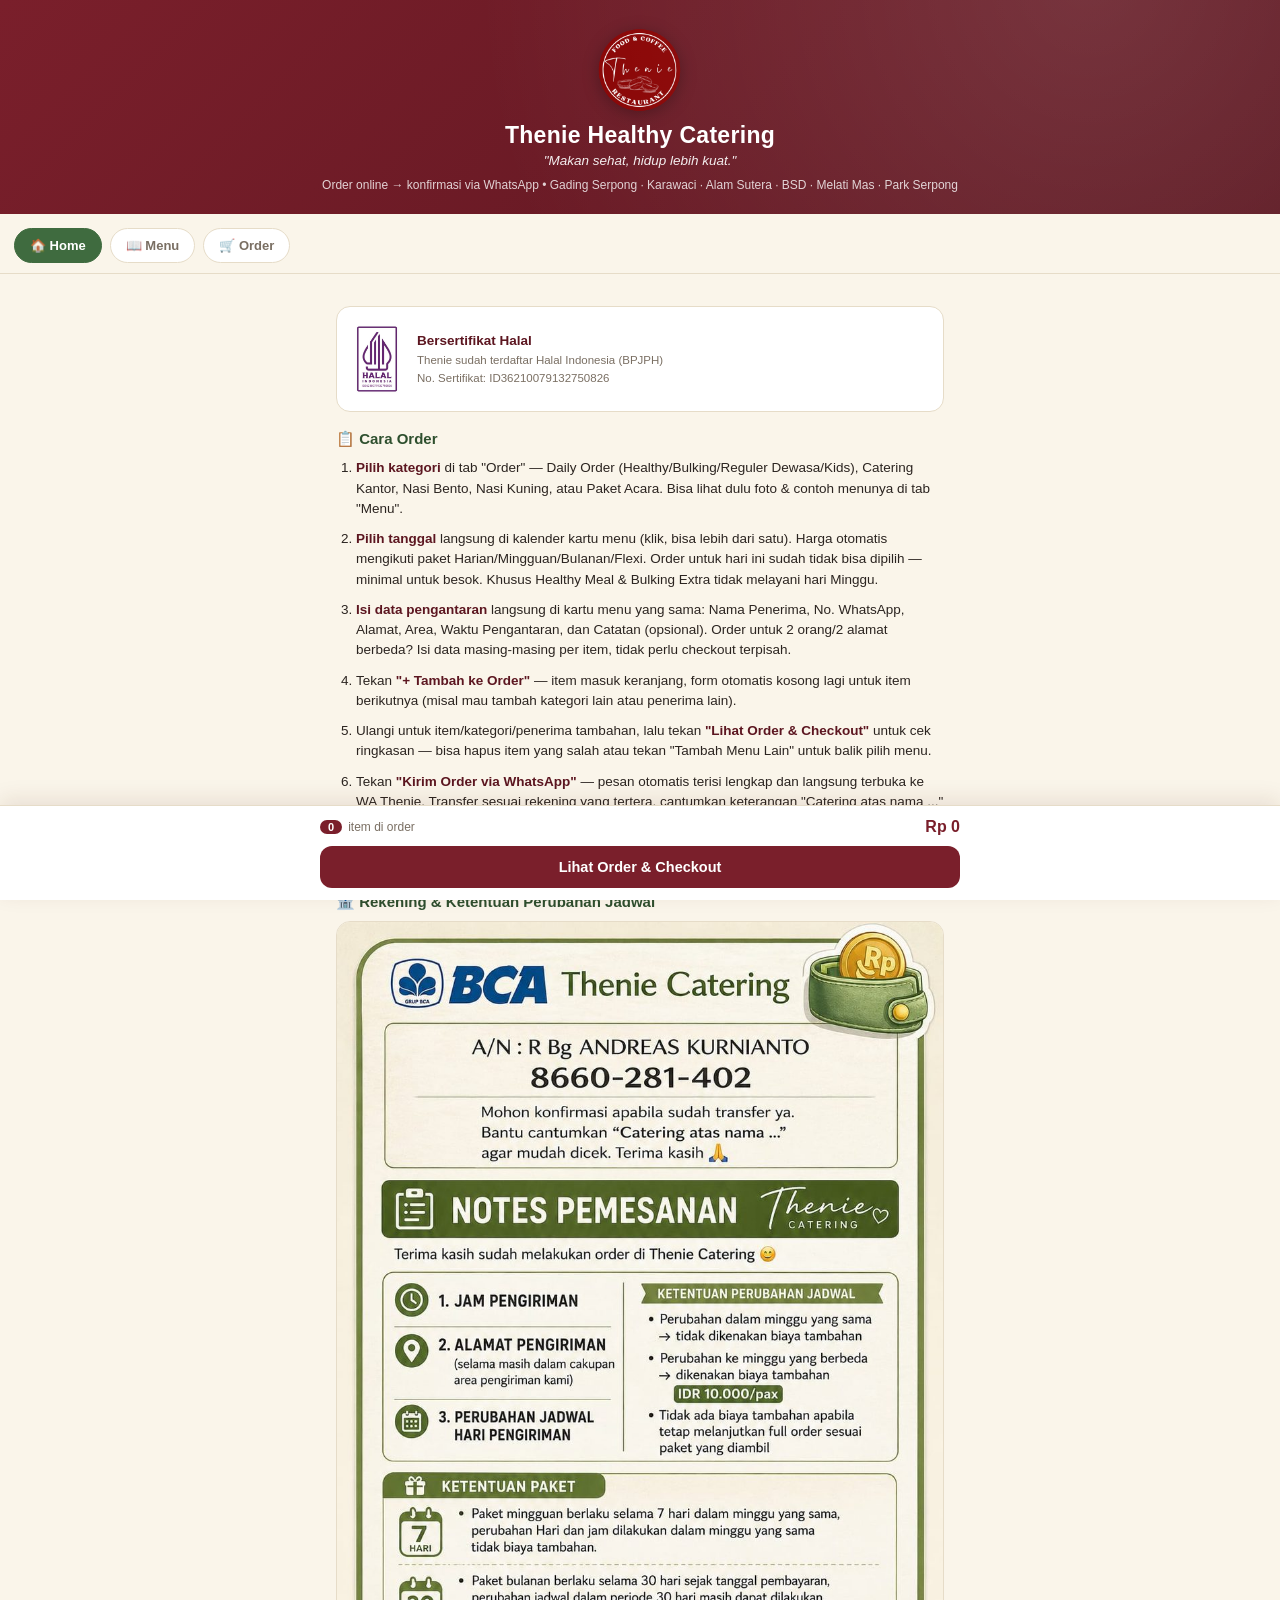
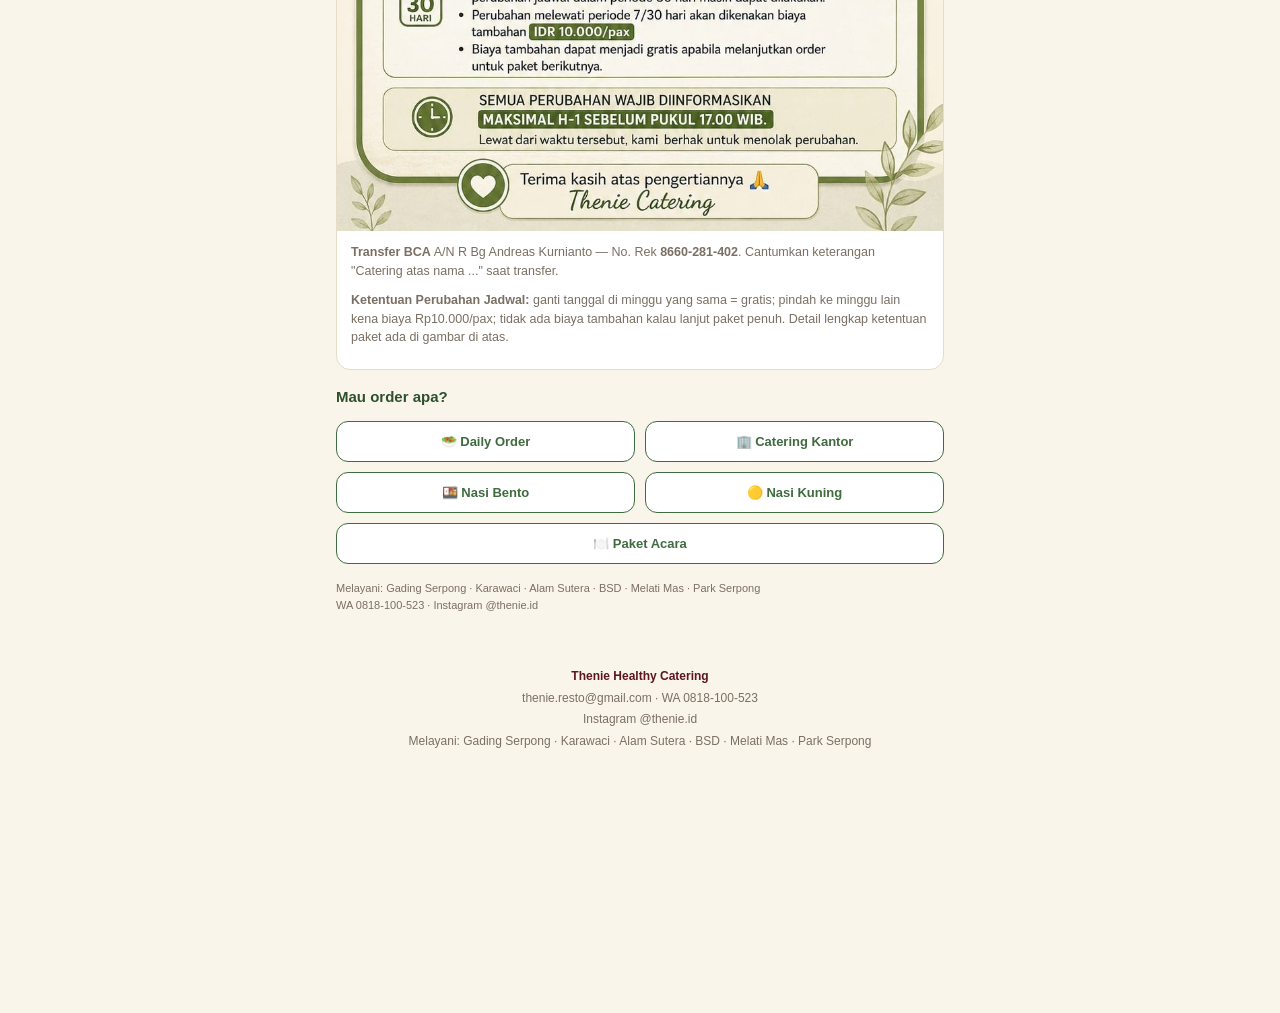
==== site/index.html @ f5ede7e3 "feat: byte-exact mirror of the Thenie ordering site, docs and deploy runbook Capture https://thenie-" ====
<!DOCTYPE html>
<html lang="id">
<head>
<meta charset="UTF-8">
<meta name="viewport" content="width=device-width, initial-scale=1.0">
<title>Thenie Healthy Catering — Order Online</title>
<style>
  :root{
    --maroon:#7a1f2b;
    --maroon-dark:#5c1620;
    --green:#3f6b3f;
    --green-dark:#2e4f2e;
    --cream:#faf5ea;
    --cream-2:#f2e9d8;
    --ink:#2b2420;
    --muted:#7a6f63;
    --line:#e6dcc8;
    --white:#ffffff;
    --radius:16px;
    --shadow:0 6px 20px rgba(90,40,20,0.08);
  }
  *{box-sizing:border-box;}
  body{
    margin:0;
    font-family:'Segoe UI', Roboto, Helvetica, Arial, sans-serif;
    background:var(--cream);
    color:var(--ink);
    padding-bottom:120px;
  }
  header{
    background:linear-gradient(135deg, var(--maroon) 0%, var(--maroon-dark) 100%);
    color:var(--white);
    padding:28px 20px 22px;
    text-align:center;
    position:relative;
    overflow:hidden;
  }
  header::after{
    content:"";
    position:absolute;
    inset:0;
    background:radial-gradient(circle at 85% -10%, rgba(255,255,255,0.12), transparent 55%);
  }
  .logo-badge{
    width:84px;height:84px;border-radius:50%;
    display:flex;align-items:center;justify-content:center;
    margin:0 auto 10px;
    position:relative;
    filter:drop-shadow(0 3px 8px rgba(0,0,0,0.3));
  }
  .logo-badge img{
    width:100%;height:100%;
    border-radius:50%;
    display:block;
    object-fit:cover;
  }
  .logo-badge span{
    font-family:'Brush Script MT', cursive;
    font-size:26px;
    letter-spacing:1px;
  }
  header h1{
    margin:4px 0 4px;
    font-size:23px;
    font-weight:700;
    letter-spacing:0.3px;
  }
  header p.tag{
    margin:0;
    font-size:13.5px;
    opacity:0.92;
    font-style:italic;
  }
  header p.sub{
    margin:10px 0 0;
    font-size:12px;
    opacity:0.8;
  }

  .tabs{
    display:flex;
    gap:8px;
    padding:14px 14px 0;
    overflow-x:auto;
    -webkit-overflow-scrolling:touch;
    scrollbar-width:none;
    position:sticky;
    top:0;
    background:var(--cream);
    z-index:20;
    padding-bottom:10px;
    border-bottom:1px solid var(--line);
  }
  .tabs::-webkit-scrollbar{display:none;}
  .tab-btn{
    flex:0 0 auto;
    padding:9px 15px;
    border-radius:999px;
    border:1.5px solid var(--line);
    background:var(--white);
    color:var(--muted);
    font-size:13px;
    font-weight:600;
    white-space:nowrap;
    cursor:pointer;
    transition:all .15s ease;
  }
  .tab-btn.active{
    background:var(--green);
    border-color:var(--green);
    color:var(--white);
  }

  main{padding:16px;max-width:640px;margin:0 auto;}
  .panel{display:none;}
  .panel.active{display:block;animation:fade .2s ease;}
  @keyframes fade{from{opacity:0;transform:translateY(4px);}to{opacity:1;transform:translateY(0);}}

  .section-title{
    font-size:15px;
    font-weight:700;
    color:var(--green-dark);
    margin:18px 0 10px;
    display:flex;
    align-items:center;
    gap:6px;
  }
  .section-title:first-child{margin-top:4px;}
  .section-note{
    font-size:12px;
    color:var(--muted);
    margin:-6px 0 12px;
  }

  .info-box{
    background:var(--white);
    border:1px solid var(--line);
    border-left:4px solid var(--green);
    border-radius:12px;
    padding:14px 16px;
    margin:0 0 16px;
    box-shadow:var(--shadow);
  }
  .info-box-title{
    font-size:13px;
    font-weight:700;
    color:var(--green-dark);
    margin-bottom:8px;
  }
  .info-list{
    margin:0 0 10px;
    padding-left:18px;
    font-size:12px;
    color:var(--ink);
    line-height:1.7;
  }
  .info-list li{margin-bottom:2px;}
  .info-list b{color:var(--maroon-dark);}
  .tag-cheap{
    display:inline-block;
    background:rgba(122,31,43,0.1);
    color:var(--maroon-dark);
    font-size:10px;
    font-weight:700;
    padding:1px 7px;
    border-radius:999px;
    margin-left:4px;
    vertical-align:middle;
  }
  .info-box-footer{
    font-size:11px;
    color:var(--muted);
    border-top:1px dashed var(--line);
    padding-top:8px;
    line-height:1.6;
  }

  .card{
    background:var(--white);
    border:1px solid var(--line);
    border-radius:var(--radius);
    padding:16px;
    margin-bottom:14px;
    box-shadow:var(--shadow);
  }
  .card h3{
    margin:0 0 2px;
    font-size:15.5px;
    color:var(--ink);
  }
  .card .desc{
    font-size:12px;
    color:var(--muted);
    margin-bottom:12px;
  }

  .plan-grid{
    display:grid;
    grid-template-columns:repeat(3,1fr);
    gap:8px;
    margin-bottom:12px;
  }
  .plan-opt{
    border:1.5px solid var(--line);
    border-radius:10px;
    padding:8px 6px;
    text-align:center;
    cursor:pointer;
    font-size:12px;
    color:var(--ink);
    background:var(--cream-2);
    transition:all .15s ease;
  }
  .plan-opt.selected{
    border-color:var(--green);
    background:rgba(63,107,63,0.1);
    color:var(--green-dark);
    font-weight:700;
  }
  .plan-opt .plan-name{display:block;font-weight:700;font-size:12.5px;}
  .plan-opt .plan-price{display:block;margin-top:2px;font-size:11.5px;}

  .row{
    display:flex;
    align-items:center;
    justify-content:space-between;
    gap:10px;
    margin-bottom:10px;
  }
  .qty-control{
    display:flex;
    align-items:center;
    border:1.5px solid var(--line);
    border-radius:10px;
    overflow:hidden;
  }
  .qty-control button{
    width:34px;height:34px;
    border:none;
    background:var(--cream-2);
    color:var(--green-dark);
    font-size:17px;
    font-weight:700;
    cursor:pointer;
  }
  .qty-control input{
    width:48px;
    text-align:center;
    border:none;
    font-size:14px;
    font-weight:700;
    -moz-appearance:textfield;
  }
  .qty-control input::-webkit-outer-spin-button,
  .qty-control input::-webkit-inner-spin-button{-webkit-appearance:none;margin:0;}

  select, input[type="number"], input[type="text"], input[type="tel"], input[type="date"], textarea{
    width:100%;
    padding:10px 12px;
    border:1.5px solid var(--line);
    border-radius:10px;
    font-size:14px;
    font-family:inherit;
    color:var(--ink);
    background:var(--white);
  }
  label.field-label{
    display:block;
    font-size:12px;
    font-weight:700;
    color:var(--muted);
    margin-bottom:5px;
    margin-top:10px;
  }

  .menu-week{
    background:var(--cream-2);
    border:1px solid var(--line);
    border-radius:10px;
    padding:8px 11px;
    margin-bottom:12px;
    font-size:12px;
  }
  .menu-week summary{
    font-weight:700;
    color:var(--green-dark);
    cursor:pointer;
    padding:2px 0;
    list-style:revert;
  }
  .menu-week[open] summary{margin-bottom:8px;}
  .menu-day{
    padding:6px 0;
    border-top:1px dashed var(--line);
    line-height:1.5;
    color:var(--ink);
  }
  .menu-day:first-of-type{border-top:1px solid var(--line);margin-top:2px;}
  .menu-day b{color:var(--maroon-dark);}
  .kcal{
    display:inline-block;
    margin-left:4px;
    font-size:10.5px;
    color:var(--green-dark);
    font-weight:700;
    white-space:nowrap;
  }

  .menu-pref{
    background:var(--cream-2);
    border:1px solid var(--line);
    border-radius:10px;
    padding:10px 11px 11px;
    margin:10px 0;
  }
  .pref-radio-row, .pref-check-row, .delivery-time-row{
    display:flex;
    flex-wrap:wrap;
    gap:6px;
    margin-bottom:6px;
  }
  .addon-check-row{
    display:flex;
    flex-direction:column;
    gap:8px;
    margin-bottom:6px;
  }
  .pref-chip{
    display:inline-flex;
    align-items:center;
    gap:5px;
    background:var(--white);
    border:1px solid var(--line);
    border-radius:999px;
    padding:5px 10px 5px 8px;
    font-size:11.5px;
    color:var(--ink);
    cursor:pointer;
  }
  .pref-chip input{margin:0;accent-color:var(--green);}
  .pref-chip:has(input:checked){
    border-color:var(--green);
    background:rgba(63,107,63,0.1);
    color:var(--green-dark);
    font-weight:700;
  }
  .pref-other{
    font-size:12px;
    padding:8px 10px;
    margin-top:2px;
  }

  .addon-chip:has(input:checked){
    border-color:var(--maroon);
    background:rgba(122,31,43,0.08);
    color:var(--maroon-dark);
  }
  .addon-chip.addon-disabled{
    opacity:0.45;
    cursor:not-allowed;
  }
  .pref-chip.pref-disabled{
    opacity:0.45;
    cursor:not-allowed;
  }
  .addon-note{
    font-size:10.5px;
    color:var(--muted);
    margin-top:4px;
  }
  .addon-breakdown{
    font-size:11px;
    color:var(--maroon-dark);
    font-weight:700;
    margin:-2px 0 6px;
  }

  .nasi-toggle{
    display:flex;
    gap:8px;
    margin-bottom:10px;
  }
  .nasi-opt{
    flex:1;
    padding:8px 6px;
    border:1.5px solid var(--line);
    border-radius:10px;
    background:var(--cream-2);
    color:var(--ink);
    font-size:12.5px;
    font-weight:700;
    cursor:pointer;
    font-family:inherit;
  }
  .nasi-opt.selected{
    border-color:var(--green);
    background:rgba(63,107,63,0.1);
    color:var(--green-dark);
  }

  .mini-calendar{
    border:1px solid var(--line);
    border-radius:12px;
    padding:8px;
    background:var(--cream-2);
  }
  .mc-header{
    display:flex;
    align-items:center;
    justify-content:space-between;
    margin-bottom:6px;
  }
  .mc-header .mc-label{
    font-size:12.5px;
    font-weight:700;
    color:var(--ink);
  }
  .mc-prev, .mc-next{
    width:28px;
    height:28px;
    border:1px solid var(--line);
    border-radius:8px;
    background:#fff;
    color:var(--green-dark);
    font-size:14px;
    font-weight:700;
    cursor:pointer;
  }
  .mc-weekdays{
    display:grid;
    grid-template-columns:repeat(7,1fr);
    text-align:center;
    font-size:10px;
    color:var(--muted);
    margin-bottom:2px;
  }
  .mc-grid{
    display:grid;
    grid-template-columns:repeat(7,1fr);
    gap:3px;
  }
  .mc-day{
    aspect-ratio:1;
    border:1px solid transparent;
    border-radius:8px;
    background:#fff;
    color:var(--ink);
    font-size:12px;
    cursor:pointer;
    display:flex;
    align-items:center;
    justify-content:center;
  }
  .mc-day.mc-empty{visibility:hidden;cursor:default;}
  .mc-day.mc-past{color:var(--muted);opacity:0.4;cursor:not-allowed;}
  .mc-day.mc-today{border-color:var(--green);font-weight:700;}
  .mc-day.mc-selected{
    background:var(--maroon);
    border-color:var(--maroon);
    color:#fff;
    font-weight:700;
  }
  .mc-day.mc-sunday:not(.mc-selected){color:#b5793a;}

  .addon-item{
    display:flex;
    flex-direction:column;
    gap:4px;
  }
  .addon-days{
    display:flex;
    flex-wrap:wrap;
    gap:4px;
    margin-left:4px;
  }
  .addon-day-chip{
    font-size:10px;
    padding:3px 7px;
    border:1px solid var(--line);
    border-radius:8px;
    background:#fff;
    color:var(--muted);
    cursor:pointer;
  }
  .addon-day-chip.selected{
    border-color:var(--maroon);
    background:rgba(122,31,43,0.08);
    color:var(--maroon-dark);
    font-weight:700;
  }

  .date-picker-row{
    display:flex;
    gap:8px;
  }
  .date-picker-row input[type="date"]{flex:1;min-width:0;padding:9px 8px;font-size:13px;}
  .date-picker-row .date-add-btn{
    flex:0 0 auto;
    padding:0 14px;
    border:none;
    border-radius:10px;
    background:var(--green);
    color:#fff;
    font-size:12.5px;
    font-weight:700;
    cursor:pointer;
    white-space:nowrap;
  }

  .range-fill-row{
    display:flex;
    align-items:center;
    gap:6px;
    margin-top:8px;
  }
  .range-fill-row input[type="date"]{flex:1;min-width:0;padding:8px 6px;font-size:12.5px;}
  .range-fill-row .range-sep{color:var(--muted);font-size:12px;}
  .range-fill-row .range-fill-btn{
    flex:0 0 auto;
    padding:0 12px;
    height:34px;
    border:1.5px solid var(--green);
    border-radius:10px;
    background:#fff;
    color:var(--green-dark);
    font-size:12px;
    font-weight:700;
    cursor:pointer;
    white-space:nowrap;
  }

  .quick-fill-row{
    display:flex;
    flex-wrap:wrap;
    gap:6px 14px;
    margin-top:8px;
  }
  .quick-fill, .quick-fill-week, .quick-fill-skip, .clear-dates{
    font-size:11.5px;
    color:var(--green-dark);
    text-decoration:underline;
    cursor:pointer;
  }
  .clear-dates{color:var(--muted);}
  .custom-hint{
    font-size:11px;
    color:var(--muted);
    margin-top:6px;
  }

  .date-chips{
    display:flex;
    flex-wrap:wrap;
    gap:6px;
    margin-top:10px;
  }
  .date-chip{
    display:flex;
    align-items:center;
    gap:5px;
    background:var(--cream-2);
    border:1px solid var(--line);
    border-radius:999px;
    padding:4px 6px 4px 11px;
    font-size:11.5px;
    color:var(--ink);
  }
  .date-chip button{
    border:none;
    background:none;
    color:var(--muted);
    font-size:13px;
    line-height:1;
    cursor:pointer;
    padding:2px 4px;
  }
  .date-chip.gap-break{border-color:var(--maroon);}

  .range-note{
    font-size:11px;
    color:var(--muted);
    margin-top:8px;
    min-height:14px;
    line-height:1.5;
  }

  .sunday-note{
    font-size:11px;
    color:#8a5a26;
    background:rgba(181,121,58,0.1);
    border:1px solid #b5793a;
    border-radius:8px;
    padding:6px 8px;
    margin-top:6px;
    line-height:1.5;
  }

  .package-badge{
    background:rgba(63,107,63,0.08);
    border:1px dashed var(--green);
    border-radius:10px;
    padding:9px 11px;
    font-size:12px;
    color:var(--green-dark);
    margin:10px 0 4px;
  }
  .package-badge b{font-size:12.5px;}
  .package-badge.tier-daily{border-color:var(--line);background:var(--cream-2);color:var(--ink);}
  .package-badge.tier-weekly{border-color:var(--green);background:rgba(63,107,63,0.1);}
  .package-badge.tier-monthly{border-color:var(--maroon);background:rgba(122,31,43,0.08);color:var(--maroon-dark);}
  .package-badge.tier-flexi{border-color:#b5793a;background:rgba(181,121,58,0.1);color:#8a5a26;}
  .package-badge.tier-flexi-weekly{border-color:var(--green);background:repeating-linear-gradient(135deg, rgba(63,107,63,0.09), rgba(63,107,63,0.09) 6px, rgba(63,107,63,0.15) 6px, rgba(63,107,63,0.15) 12px);}
  .package-badge.tier-flexi-monthly{border-color:var(--maroon);color:var(--maroon-dark);background:repeating-linear-gradient(135deg, rgba(122,31,43,0.07), rgba(122,31,43,0.07) 6px, rgba(122,31,43,0.13) 6px, rgba(122,31,43,0.13) 12px);}

  .price-line{
    display:flex;
    justify-content:space-between;
    align-items:baseline;
    margin:10px 0 12px;
    padding-top:10px;
    border-top:1px dashed var(--line);
  }
  .price-line .amount{
    font-size:17px;
    font-weight:800;
    color:var(--maroon);
  }
  .price-line .label{font-size:12px;color:var(--muted);}

  .add-btn{
    width:100%;
    padding:11px;
    border:none;
    border-radius:10px;
    background:var(--green);
    color:var(--white);
    font-size:13.5px;
    font-weight:700;
    cursor:pointer;
    transition:background .15s ease;
  }
  .add-btn:active{background:var(--green-dark);}

  .tier-table{
    width:100%;
    border-collapse:collapse;
    font-size:12px;
    margin-bottom:12px;
  }
  .tier-table th,.tier-table td{
    padding:6px 4px;
    text-align:center;
    border-bottom:1px solid var(--line);
  }
  .tier-table th{color:var(--muted);font-weight:700;}
  .tier-table td.active-tier{color:var(--green-dark);font-weight:800;background:rgba(63,107,63,0.08);}

  .includes-note{
    font-size:11.5px;
    color:var(--green-dark);
    background:rgba(63,107,63,0.08);
    border-radius:8px;
    padding:8px 10px;
    margin-bottom:12px;
    line-height:1.6;
  }
  .includes-note b{display:block;margin-bottom:2px;color:var(--ink);}

  /* cart bar */
  .cart-bar{
    position:fixed;
    bottom:0;left:0;right:0;
    background:var(--white);
    border-top:1.5px solid var(--line);
    box-shadow:0 -6px 20px rgba(90,40,20,0.1);
    padding:12px 16px calc(12px + env(safe-area-inset-bottom));
    z-index:50;
  }
  .cart-summary{
    display:flex;
    justify-content:space-between;
    align-items:center;
    max-width:640px;
    margin:0 auto 10px;
  }
  .cart-summary .left{font-size:12px;color:var(--muted);}
  .cart-summary .count{
    background:var(--maroon);
    color:#fff;
    border-radius:999px;
    padding:1px 8px;
    font-size:11px;
    font-weight:700;
    margin-right:6px;
  }
  .cart-summary .total{font-size:16px;font-weight:800;color:var(--maroon);}
  .cart-btn{
    width:100%;
    max-width:640px;
    margin:0 auto;
    display:block;
    padding:13px;
    border:none;
    border-radius:12px;
    background:var(--maroon);
    color:#fff;
    font-size:14.5px;
    font-weight:700;
    cursor:pointer;
  }
  .cart-btn:disabled{background:#c9b9ae;cursor:not-allowed;}

  /* modal */
  .modal-overlay{
    position:fixed;inset:0;
    background:rgba(43,36,32,0.55);
    display:none;
    align-items:flex-end;
    justify-content:center;
    z-index:100;
  }
  .modal-overlay.open{display:flex;}
  .modal{
    background:var(--cream);
    width:100%;
    max-width:640px;
    max-height:88vh;
    overflow-y:auto;
    border-radius:20px 20px 0 0;
    padding:20px;
    animation:slideup .2s ease;
  }
  @keyframes slideup{from{transform:translateY(30px);opacity:0;}to{transform:translateY(0);opacity:1;}}
  .modal h2{margin:0 0 14px;font-size:18px;color:var(--maroon-dark);}
  .cart-item{
    display:flex;
    justify-content:space-between;
    align-items:flex-start;
    gap:10px;
    padding:10px 0;
    border-bottom:1px solid var(--line);
  }
  .cart-item .ci-name{font-size:13.5px;font-weight:700;}
  .cart-item .ci-meta{font-size:11.5px;color:var(--muted);margin-top:2px;}
  .cart-item .ci-price{font-size:13px;font-weight:700;color:var(--maroon);white-space:nowrap;}
  .remove-btn{
    background:#fff;border:1.5px solid #d9534f;color:#d9534f;
    font-size:11px;font-weight:700;border-radius:8px;cursor:pointer;
    padding:4px 10px;margin-top:6px;
  }
  .remove-btn:active{background:#fdeceb;}
  .add-more-btn{
    width:100%;
    padding:10px;
    border:1.5px solid var(--green);
    border-radius:12px;
    background:#fff;
    color:var(--green);
    font-size:12.5px;
    font-weight:700;
    cursor:pointer;
    margin-top:10px;
  }
  .add-more-btn:active{background:var(--cream-2);}
  .empty-cart{
    text-align:center;color:var(--muted);font-size:13px;padding:30px 0;
  }
  .grand-total{
    display:flex;justify-content:space-between;align-items:center;
    margin:14px 0;padding:12px 0;border-top:2px solid var(--green);
  }
  .grand-total .lbl{font-weight:700;font-size:14px;}
  .grand-total .val{font-weight:800;font-size:19px;color:var(--maroon);}
  .close-modal{
    text-align:center;font-size:12.5px;color:var(--muted);
    padding-top:10px;cursor:pointer;text-decoration:underline;
  }
  .wa-submit{
    width:100%;
    padding:14px;
    border:none;
    border-radius:12px;
    background:#25D366;
    color:#fff;
    font-size:15px;
    font-weight:800;
    cursor:pointer;
    display:flex;align-items:center;justify-content:center;gap:8px;
    margin-top:6px;
  }
  .wa-submit:disabled{background:#bcd9c6;cursor:not-allowed;}
  .reset-order{
    width:100%;
    padding:10px;
    border:1.5px solid var(--line);
    border-radius:12px;
    background:#fff;
    color:var(--muted);
    font-size:12.5px;
    font-weight:700;
    cursor:pointer;
    margin-top:8px;
  }
  .reset-order:active{background:var(--cream-2);}
  .form-note{font-size:11px;color:var(--muted);margin-top:10px;line-height:1.5;}
  .form-hint{font-size:11.5px;color:var(--maroon-dark);margin-top:6px;font-weight:600;}
  .form-hint:empty{margin:0;}
  .req{color:var(--maroon);}

  footer{
    text-align:center;
    padding:26px 16px 140px;
    color:var(--muted);
    font-size:12px;
    line-height:1.8;
  }
  footer strong{color:var(--maroon-dark);}

  .subtabs{
    display:flex;
    gap:8px;
    padding:0 0 12px;
    overflow-x:auto;
    -webkit-overflow-scrolling:touch;
    scrollbar-width:none;
    flex-wrap:wrap;
  }
  .subtabs::-webkit-scrollbar{display:none;}
  .subtab-btn{
    flex:0 0 auto;
    padding:7px 13px;
    border-radius:999px;
    border:1.5px solid var(--line);
    background:var(--white);
    color:var(--muted);
    font-size:12.5px;
    font-weight:600;
    white-space:nowrap;
    cursor:pointer;
    transition:all .15s ease;
  }
  .subtab-btn.active{
    background:var(--maroon);
    border-color:var(--maroon);
    color:var(--white);
  }
  .daily-subtabs .subtab-btn.active{
    background:var(--green);
    border-color:var(--green);
  }
  .subpanel{display:none;}
  .subpanel.active{display:block;animation:fade .2s ease;}
  .daily-subpanel{display:none;}
  .daily-subpanel.active{display:block;animation:fade .2s ease;}
  .menu-subpanel{display:none;}
  .menu-subpanel.active{display:block;animation:fade .2s ease;}

  /* ---- Home page ---- */
  .home-hero{text-align:center;padding:4px 0 18px;}
  .home-hero img.home-logo{width:110px;height:110px;border-radius:50%;box-shadow:0 4px 14px rgba(0,0,0,.15);}
  .home-hero h2{margin:12px 0 4px;font-size:19px;color:var(--maroon-dark);}
  .home-hero p{margin:0;color:var(--muted);font-size:13px;}
  .halal-box{
    display:flex;align-items:center;gap:14px;
    background:var(--white);border:1.5px solid var(--line);border-radius:14px;
    padding:14px;margin:16px 0;
  }
  .halal-box img{width:52px;flex:0 0 auto;}
  .halal-box .halal-text b{display:block;color:var(--maroon-dark);font-size:13.5px;margin-bottom:2px;}
  .halal-box .halal-text span{font-size:11.5px;color:var(--muted);}
  .order-steps{margin:0;padding-left:20px;}
  .order-steps li{margin-bottom:10px;font-size:13.5px;line-height:1.5;}
  .order-steps li b{color:var(--maroon-dark);}
  .home-cta-grid{display:grid;grid-template-columns:1fr 1fr;gap:10px;margin:16px 0;}
  .home-cta-btn{
    display:block;text-align:center;padding:12px 8px;border-radius:12px;
    border:1.5px solid var(--green);background:#fff;color:var(--green);
    font-size:13px;font-weight:700;cursor:pointer;
  }
  .home-cta-btn:active{background:var(--cream-2);}

  /* ---- Menu page ---- */
  .menu-photo-card{
    background:var(--white);border:1.5px solid var(--line);border-radius:14px;
    overflow:hidden;margin-bottom:18px;
  }
  .menu-photo-card img{width:100%;display:block;}
  .menu-photo-card .mpc-body{padding:12px 14px;}
  .menu-photo-card .mpc-body h3{margin:0 0 4px;font-size:15px;color:var(--maroon-dark);}
  .menu-photo-card .mpc-body p{margin:0 0 10px;font-size:12.5px;color:var(--muted);line-height:1.5;}
</style>
</head>
<body>

<header>
  <div class="logo-badge"><img src="[data-uri]" alt="Logo Thenie Food &amp; Coffee Restaurant"></div>
  <h1>Thenie Healthy Catering</h1>
  <p class="tag">"Makan sehat, hidup lebih kuat."</p>
  <p class="sub">Order online → konfirmasi via WhatsApp • Gading Serpong · Karawaci · Alam Sutera · BSD · Melati Mas · Park Serpong</p>
</header>

<div class="tabs" id="tabs">
  <button class="tab-btn active" data-tab="home">🏠 Home</button>
  <button class="tab-btn" data-tab="menu">📖 Menu</button>
  <button class="tab-btn" data-tab="order">🛒 Order</button>
</div>

<main>
  <!-- ================= HOME ================= -->
  <div class="panel active" id="panel-home">
    <div class="halal-box">
      <img src="[data-uri]" alt="Logo Halal Indonesia">
      <div class="halal-text">
        <b>Bersertifikat Halal</b>
        <span>Thenie sudah terdaftar Halal Indonesia (BPJPH)<br>No. Sertifikat: ID36210079132750826</span>
      </div>
    </div>

    <div class="section-title">📋 Cara Order</div>
    <ol class="order-steps">
      <li><b>Pilih kategori</b> di tab "Order" — Daily Order (Healthy/Bulking/Reguler Dewasa/Kids), Catering Kantor, Nasi Bento, Nasi Kuning, atau Paket Acara. Bisa lihat dulu foto & contoh menunya di tab "Menu".</li>
      <li><b>Pilih tanggal</b> langsung di kalender kartu menu (klik, bisa lebih dari satu). Harga otomatis mengikuti paket Harian/Mingguan/Bulanan/Flexi. Order untuk hari ini sudah tidak bisa dipilih — minimal untuk besok. Khusus Healthy Meal &amp; Bulking Extra tidak melayani hari Minggu.</li>
      <li><b>Isi data pengantaran</b> langsung di kartu menu yang sama: Nama Penerima, No. WhatsApp, Alamat, Area, Waktu Pengantaran, dan Catatan (opsional). Order untuk 2 orang/2 alamat berbeda? Isi data masing-masing per item, tidak perlu checkout terpisah.</li>
      <li>Tekan <b>"+ Tambah ke Order"</b> — item masuk keranjang, form otomatis kosong lagi untuk item berikutnya (misal mau tambah kategori lain atau penerima lain).</li>
      <li>Ulangi untuk item/kategori/penerima tambahan, lalu tekan <b>"Lihat Order &amp; Checkout"</b> untuk cek ringkasan — bisa hapus item yang salah atau tekan "Tambah Menu Lain" untuk balik pilih menu.</li>
      <li>Tekan <b>"Kirim Order via WhatsApp"</b> — pesan otomatis terisi lengkap dan langsung terbuka ke WA Thenie. Transfer sesuai rekening yang tertera, cantumkan keterangan "Catering atas nama ..." lalu konfirmasi ke admin.</li>
    </ol>
    <p class="form-note" style="margin-top:10px;">🚚 Gratis ongkir khusus order minimal 5 hari dengan menu min. Rp26.000/hari — di bawah itu kena ongkir +Rp5.000/pengiriman (semua kategori). Detail lengkap aturan paket harga ada di tab Order → Daily Order.</p>

    <div class="section-title" style="margin-top:18px;">🏦 Rekening &amp; Ketentuan Perubahan Jadwal</div>
    <div class="menu-photo-card" style="margin-top:8px;">
      <img src="[data-uri]">
      <div class="mpc-body">
        <p><b>Transfer BCA</b> A/N R Bg Andreas Kurnianto — No. Rek <b>8660-281-402</b>. Cantumkan keterangan "Catering atas nama ..." saat transfer.</p>
        <p><b>Ketentuan Perubahan Jadwal:</b> ganti tanggal di minggu yang sama = gratis; pindah ke minggu lain kena biaya Rp10.000/pax; tidak ada biaya tambahan kalau lanjut paket penuh. Detail lengkap ketentuan paket ada di gambar di atas.</p>
      </div>
    </div>

    <div class="section-title" style="margin-top:18px;">Mau order apa?</div>
    <div class="home-cta-grid">
      <button type="button" class="home-cta-btn goto-order-btn" data-goto-subtab="daily">🥗 Daily Order</button>
      <button type="button" class="home-cta-btn goto-order-btn" data-goto-subtab="kantor">🏢 Catering Kantor</button>
      <button type="button" class="home-cta-btn goto-order-btn" data-goto-subtab="nasibox">🍱 Nasi Bento</button>
      <button type="button" class="home-cta-btn goto-order-btn" data-goto-subtab="nasikuning">🟡 Nasi Kuning</button>
      <button type="button" class="home-cta-btn goto-order-btn" data-goto-subtab="acara" style="grid-column:1 / -1;">🍽️ Paket Acara</button>
    </div>

    <p class="form-note">Melayani: Gading Serpong · Karawaci · Alam Sutera · BSD · Melati Mas · Park Serpong<br>WA 0818-100-523 · Instagram @thenie.id</p>
  </div>

  <!-- ================= MENU (foto) ================= -->
  <div class="panel" id="panel-menu">
    <div class="subtabs" id="menu-subtabs">
      <button class="subtab-btn active" data-menusubtab="daily">🥗 Daily Order</button>
      <button class="subtab-btn" data-menusubtab="bento">🍱 Nasi Bento Box</button>
      <button class="subtab-btn" data-menusubtab="kantor">🏢 Catering Kantor</button>
      <button class="subtab-btn" data-menusubtab="nasikuning">🟡 Nasi Kuning</button>
      <button class="subtab-btn" data-menusubtab="acara">🍽️ Paket Acara</button>
    </div>

    <div class="menu-subpanel active" data-menupanel="daily">
      <p class="section-note">Menu bergilir tiap minggu, tetap sehat &amp; bergizi. Untuk order, buka tab <b>Order</b>.</p>
      <p class="section-note" style="margin:10px 0 4px;"><b>🗓️ Minggu ke-35 · 24–28 Agustus 2026</b></p>
      <div class="menu-photo-card">
        <img src="[data-uri]">
        <div class="mpc-body">
          <p><b>Bulking Extra</b> pakai menu &amp; foto yang sama dengan Healthy Meal — bedanya cuma porsi protein di-double. Tinggal pilih paket "Bulking Extra" di tab Order kalau mau versi protein double.</p>
          <button type="button" class="home-cta-btn goto-order-btn" data-goto-subtab="daily" data-goto-dailytab="healthy" style="width:100%;">Lihat &amp; Order Healthy / Bulking</button>
        </div>
      </div>

      <p class="section-note" style="margin:14px 0 4px;"><b>Minggu ke-34 · 17–21 Agustus 2026</b></p>
      <div class="menu-photo-card">
        <img src="[data-uri]">
        <div class="mpc-body">
          <p><b>Bulking Extra</b> pakai menu &amp; foto yang sama dengan Healthy Meal — bedanya cuma porsi protein di-double. Tinggal pilih paket "Bulking Extra" di tab Order kalau mau versi protein double.</p>
          <button type="button" class="home-cta-btn goto-order-btn" data-goto-subtab="daily" data-goto-dailytab="healthy" style="width:100%;">Lihat &amp; Order Healthy / Bulking</button>
        </div>
      </div>

      <p class="section-note" style="margin:10px 0 4px;"><b>🗓️ Minggu ke-35 · 24–28 Agustus 2026</b></p>
      <div class="menu-photo-card">
        <img src="[data-uri]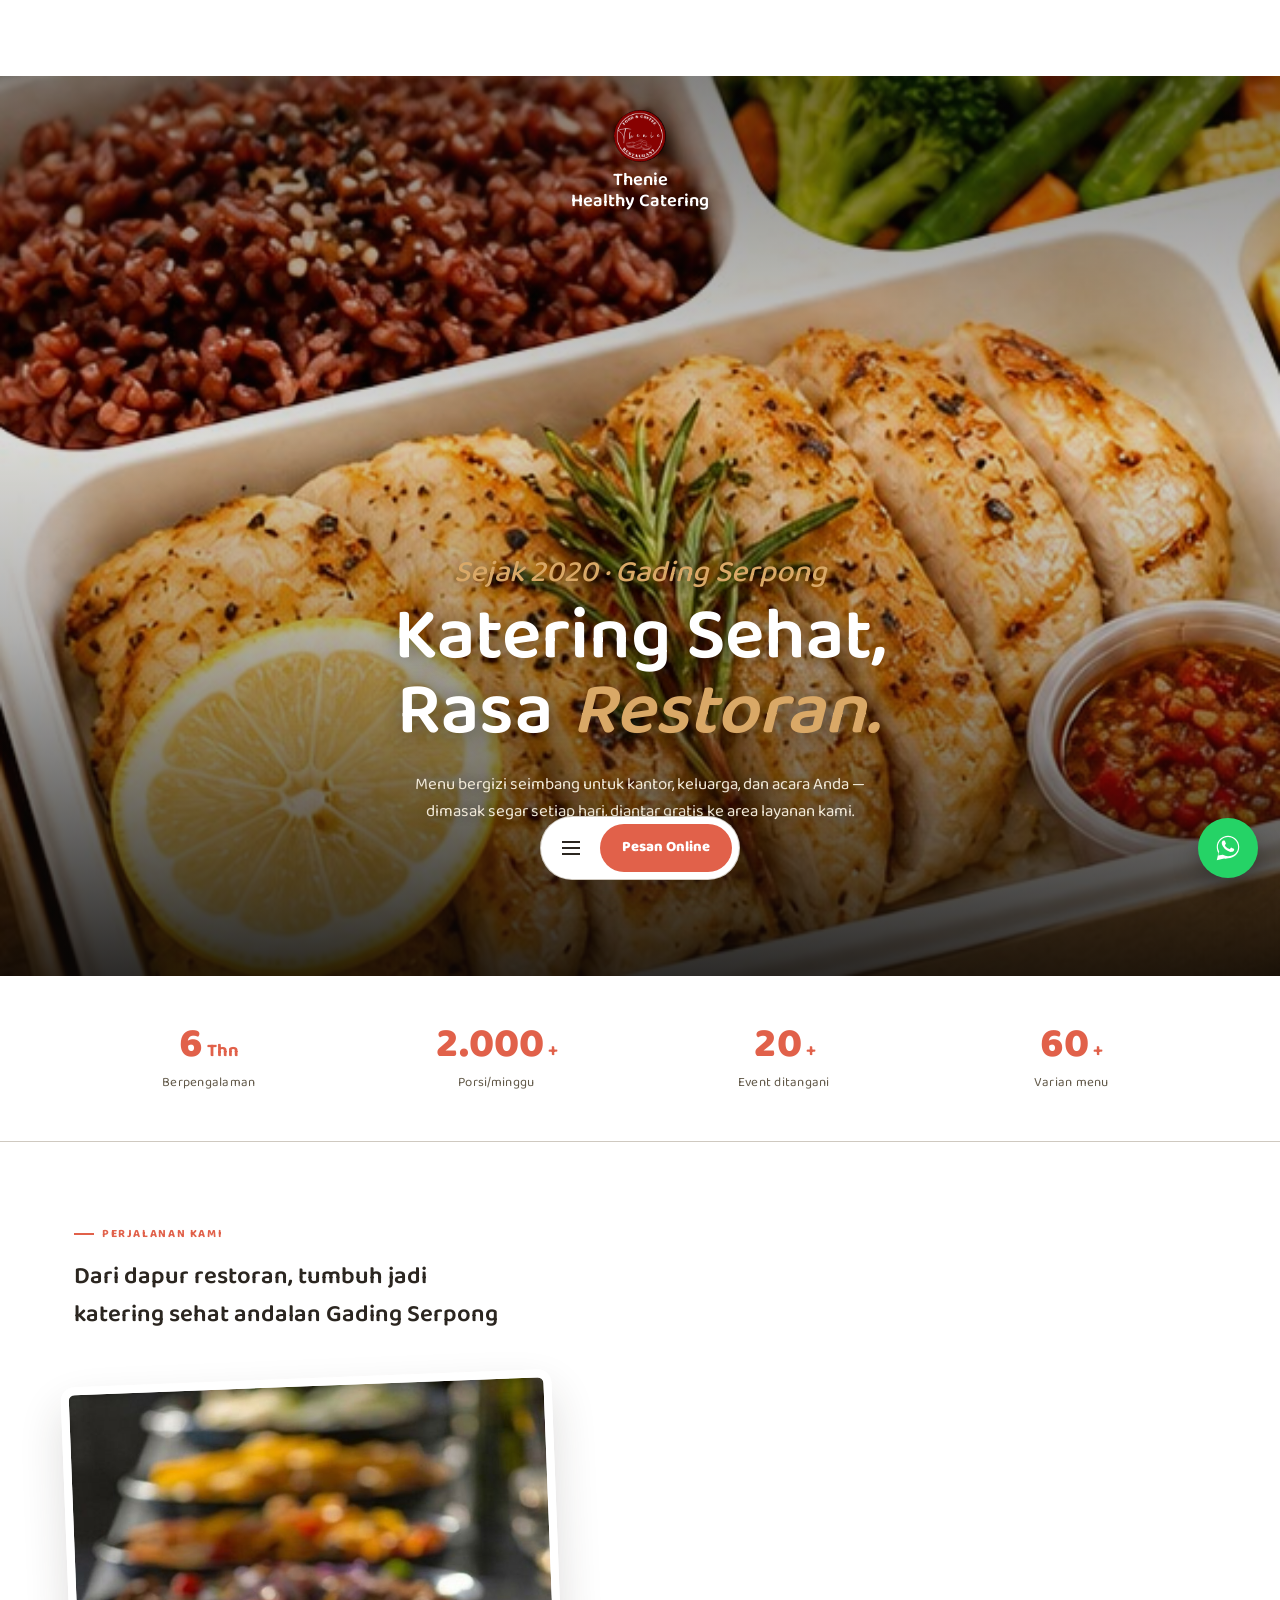
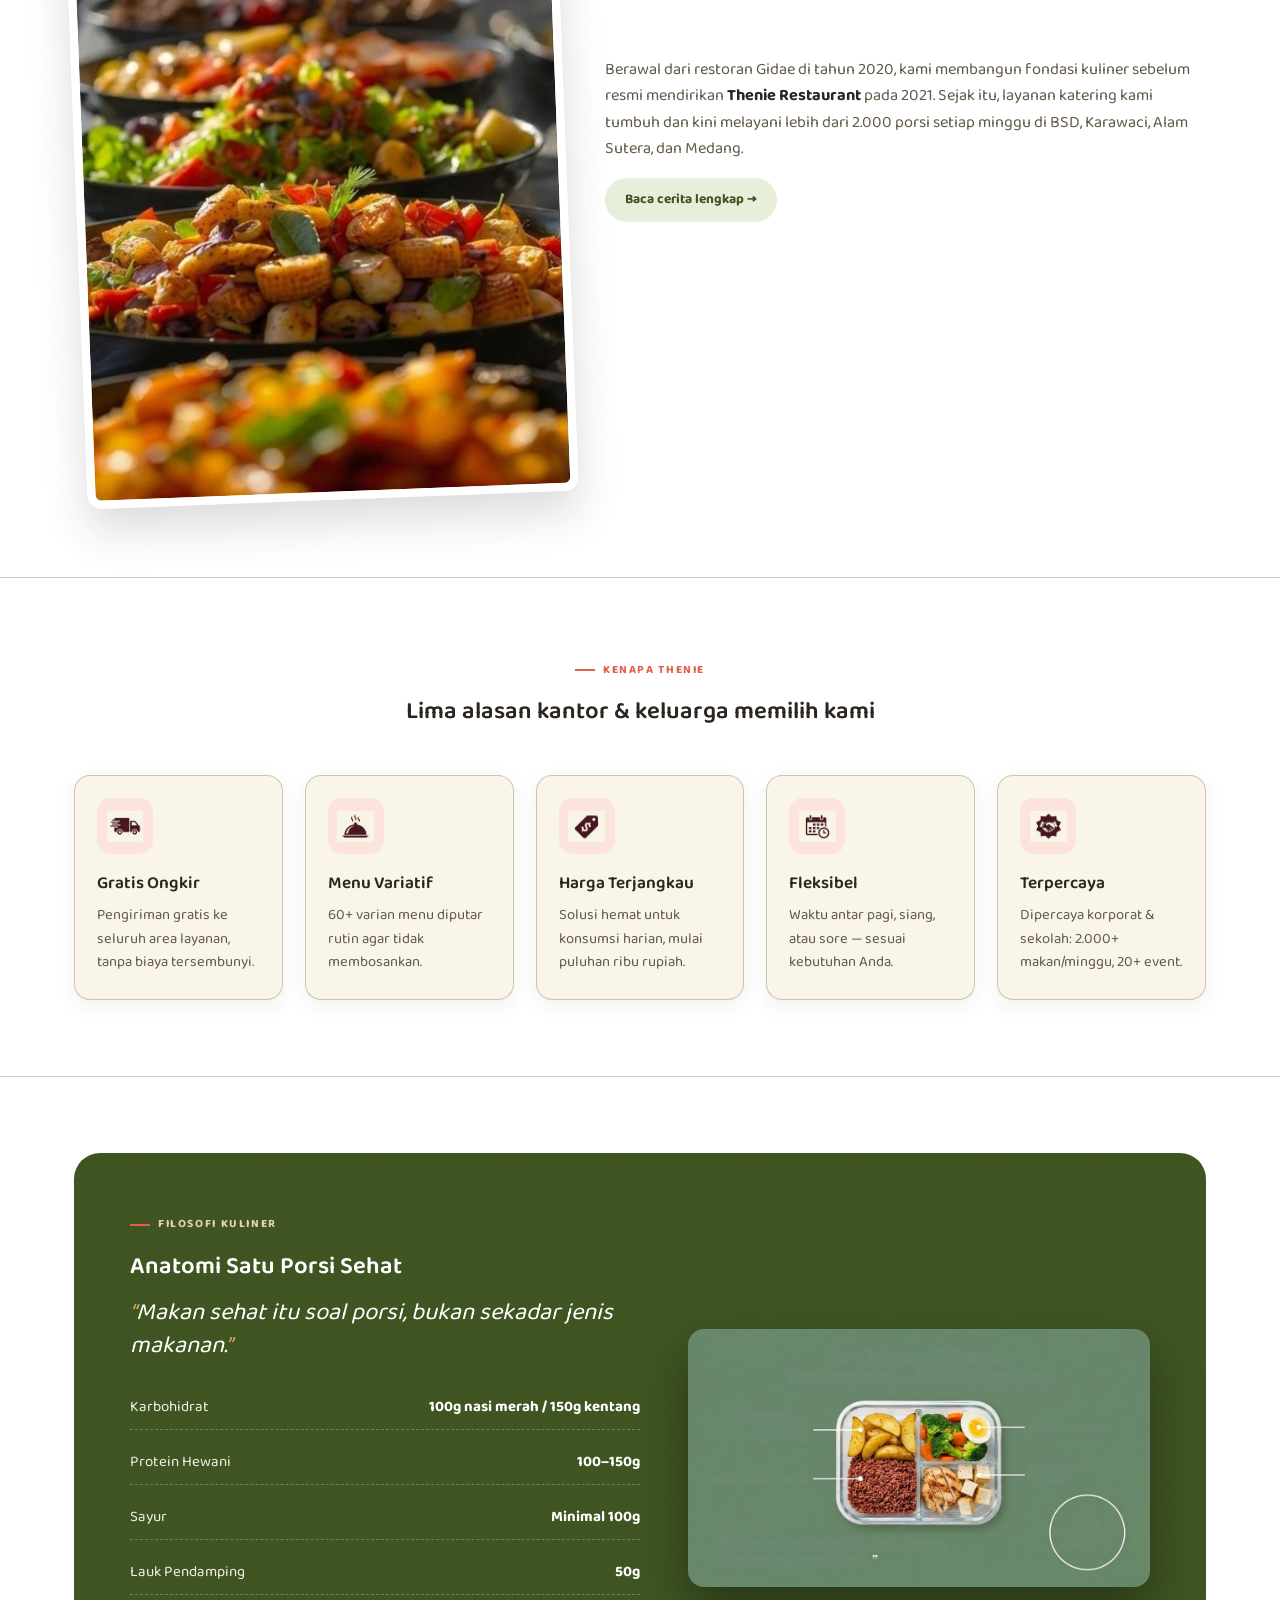
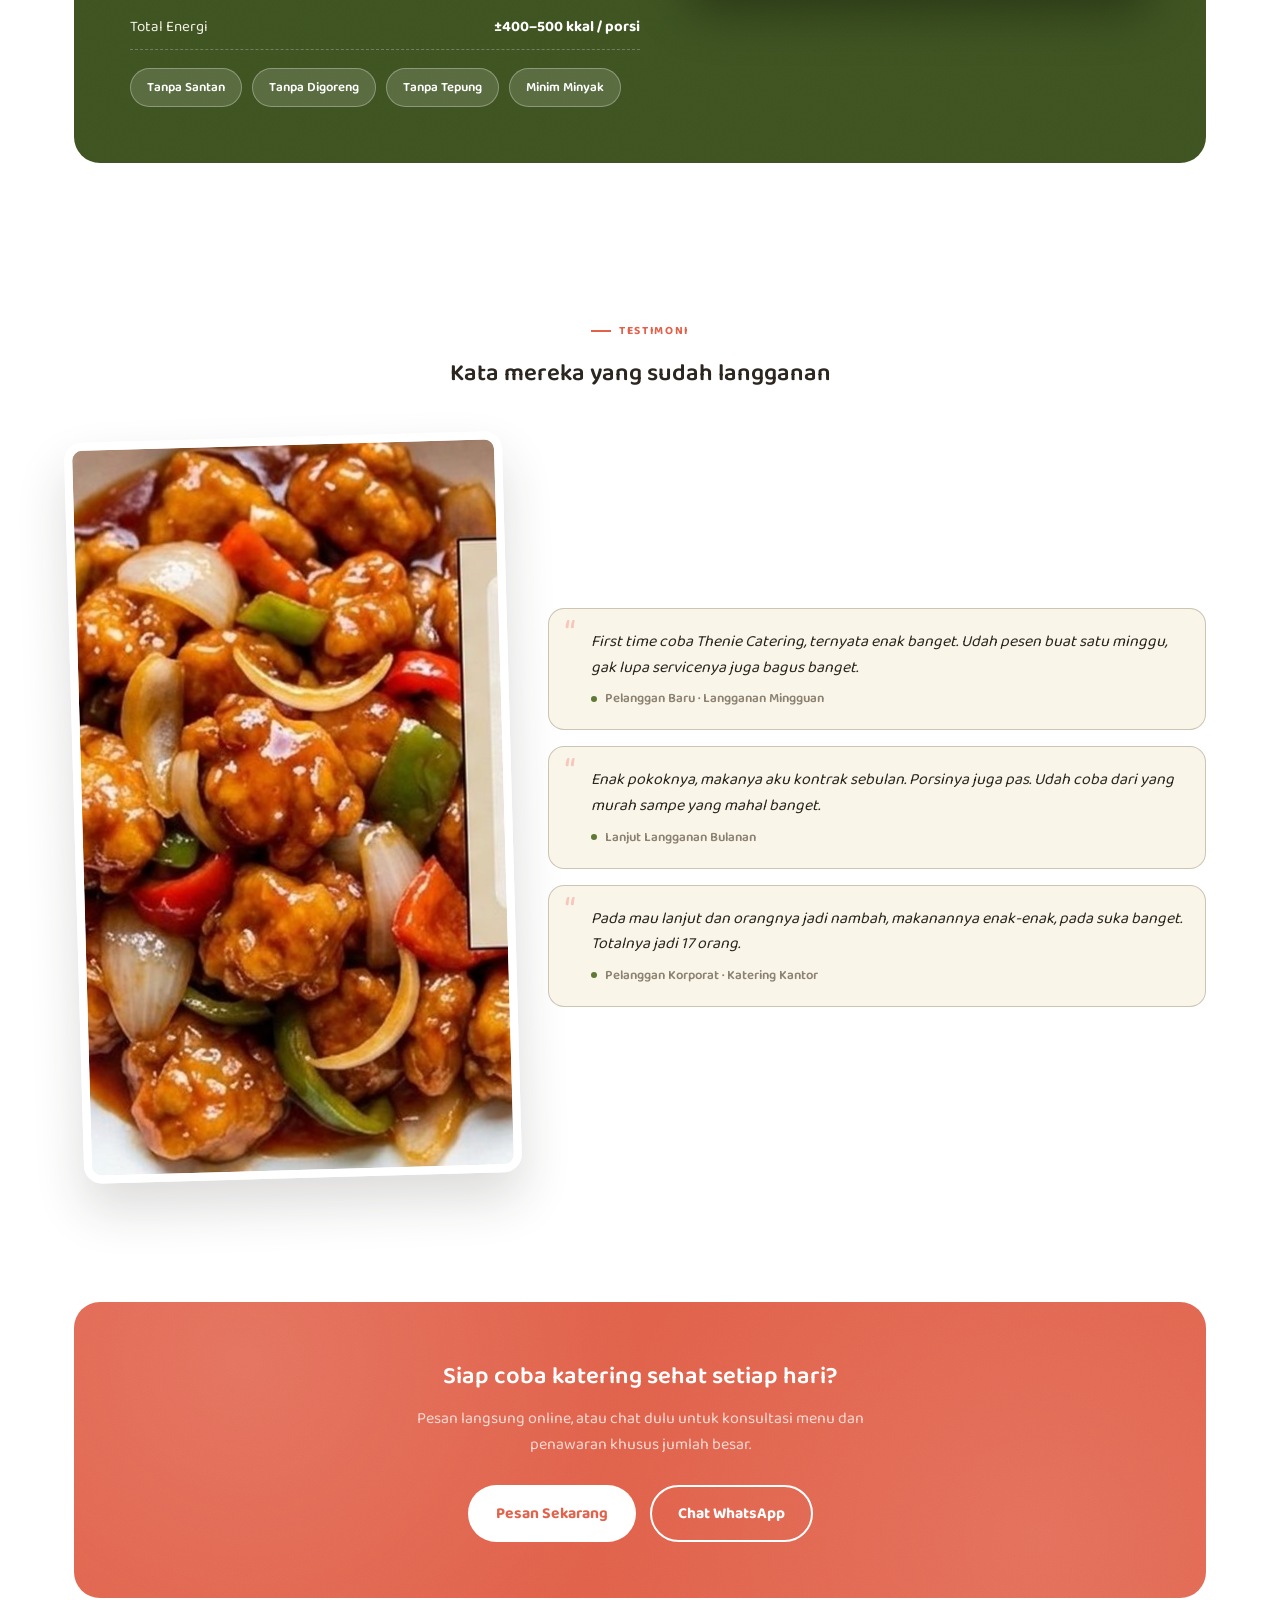
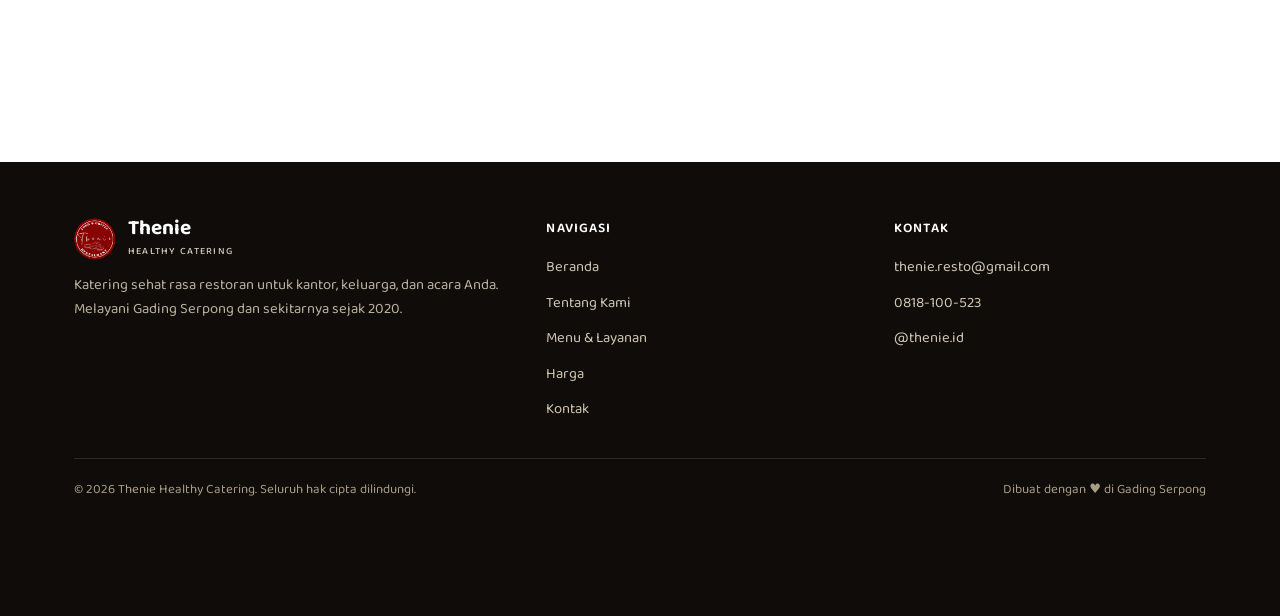
